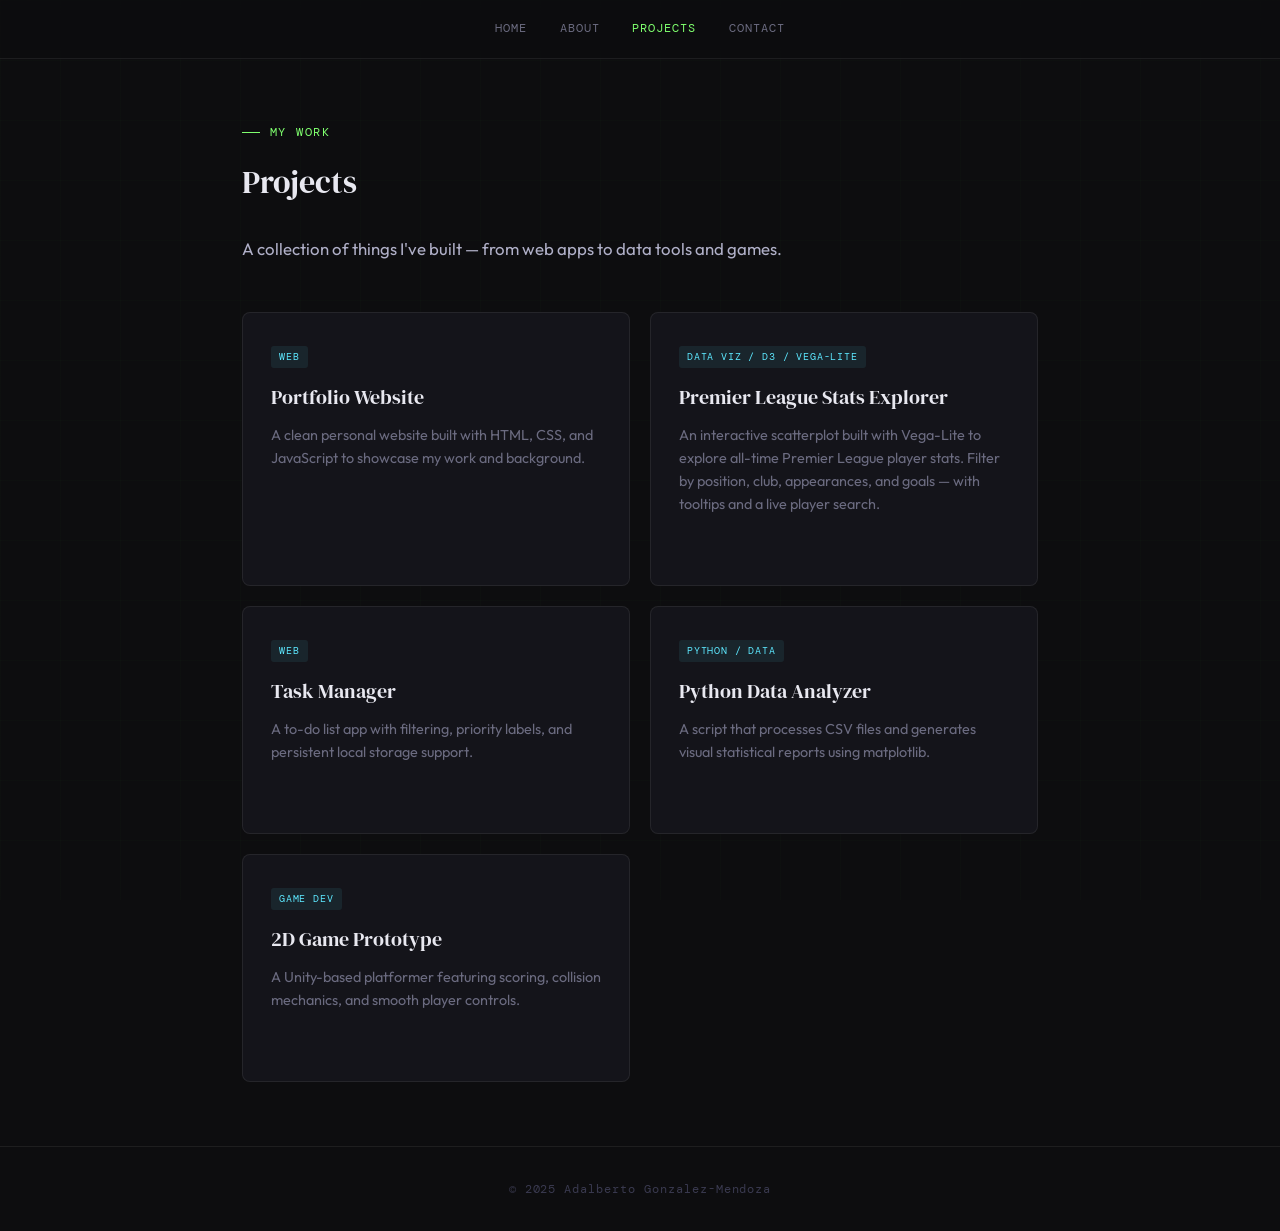
==== projects.html @ 62ff328a "updated personal website" ====
<!DOCTYPE html>
<html lang="en">

<head>
    <meta charset="UTF-8" />
    <meta name="viewport" content="width=device-width, initial-scale=1.0" />
    <title>Projects — Adalberto Gonzalez-Mendoza</title>
    <link rel="stylesheet" href="style.css">
</head>

<body>

    <nav>
        <a href="index.html">Home</a>
        <a href="about.html">About</a>
        <a href="projects.html" class="active">Projects</a>
        <a href="contact.html">Contact</a>
    </nav>

    <div class="container fade-up">
        <div class="section-label">My Work</div>
        <h2>Projects</h2>
        <p style="margin-bottom:3rem;">A collection of things I've built — from web apps to data tools and games.</p>

        <div class="projects">

            <a href="wip.html" class="project-card">
                <div class="project-tag">Web</div>
                <h3>Portfolio Website</h3>
                <p>A clean personal website built with HTML, CSS, and JavaScript to showcase my work and background.</p>
                <span class="card-arrow">View Project →</span>
            </a>

            <a href="wip.html" class="project-card">
                <div class="project-tag">Data Viz / D3 / Vega-Lite</div>
                <h3>Premier League Stats Explorer</h3>
                <p>An interactive scatterplot built with Vega-Lite to explore all-time Premier League player stats.
                    Filter by position, club, appearances, and goals — with tooltips and a live player search.</p>
                <span class="card-arrow">View Project →</span>
            </a>

            <a href="wip.html" class="project-card">
                <div class="project-tag">Web</div>
                <h3>Task Manager</h3>
                <p>A to-do list app with filtering, priority labels, and persistent local storage support.</p>
                <span class="card-arrow">View Project →</span>
            </a>

            <a href="wip.html" class="project-card">
                <div class="project-tag">Python / Data</div>
                <h3>Python Data Analyzer</h3>
                <p>A script that processes CSV files and generates visual statistical reports using matplotlib.</p>
                <span class="card-arrow">View Project →</span>
            </a>

            <a href="wip.html" class="project-card">
                <div class="project-tag">Game Dev</div>
                <h3>2D Game Prototype</h3>
                <p>A Unity-based platformer featuring scoring, collision mechanics, and smooth player controls.</p>
                <span class="card-arrow">View Project →</span>
            </a>

        </div>
    </div>

    <footer>
        <p>© 2025 Adalberto Gonzalez-Mendoza</p>
    </footer>

</body>

</html>
---- style.css ----
@import url('https://fonts.googleapis.com/css2?family=DM+Serif+Display:ital@0;1&family=DM+Mono:wght@300;400;500&family=Outfit:wght@300;400;500;600&display=swap');

:root {
    --bg: #0d0d0f;
    --surface: #14141a;
    --surface2: #1c1c26;
    --border: rgba(255, 255, 255, 0.07);
    --accent: #7fff6e;
    --accent2: #5de8ff;
    --text: #e8e8f0;
    --text-muted: #6b6b80;
    --text-dim: #3a3a50;
    --header-font: 'DM Serif Display', Georgia, serif;
    --body-font: 'Outfit', sans-serif;
    --mono-font: 'DM Mono', monospace;
}

*,
*::before,
*::after {
    box-sizing: border-box;
    margin: 0;
    padding: 0;
}

html {
    scroll-behavior: smooth;
}

body {
    font-family: var(--body-font);
    background: var(--bg);
    color: var(--text);
    line-height: 1.7;
    min-height: 100vh;
    overflow-x: hidden;
}

/* Subtle grid background */
body::before {
    content: '';
    position: fixed;
    inset: 0;
    background-image:
        linear-gradient(rgba(127, 255, 110, 0.015) 1px, transparent 1px),
        linear-gradient(90deg, rgba(127, 255, 110, 0.015) 1px, transparent 1px);
    background-size: 60px 60px;
    pointer-events: none;
    z-index: 0;
}

/* ── NAV ── */
nav {
    position: sticky;
    top: 0;
    z-index: 100;
    display: flex;
    justify-content: center;
    align-items: center;
    gap: 0.25rem;
    padding: 0.75rem 2rem;
    background: rgba(13, 13, 15, 0.85);
    backdrop-filter: blur(16px);
    border-bottom: 1px solid var(--border);
}

nav a {
    font-family: var(--mono-font);
    font-size: 0.78rem;
    font-weight: 400;
    letter-spacing: 0.08em;
    text-transform: uppercase;
    color: var(--text-muted);
    text-decoration: none;
    padding: 0.4rem 0.9rem;
    border-radius: 4px;
    transition: color 0.2s, background 0.2s;
}

nav a:hover {
    color: var(--accent);
    background: rgba(127, 255, 110, 0.06);
}

nav a.active {
    color: var(--accent);
}

/* ── HEADER ── */
header {
    position: relative;
    z-index: 1;
    padding: 5rem 2rem 4rem;
    text-align: center;
    border-bottom: 1px solid var(--border);
}

header::after {
    content: '';
    position: absolute;
    bottom: -1px;
    left: 50%;
    transform: translateX(-50%);
    width: 80px;
    height: 2px;
    background: var(--accent);
}

header h1 {
    font-family: var(--header-font);
    font-size: clamp(2.2rem, 5vw, 3.5rem);
    font-weight: 400;
    letter-spacing: -0.01em;
    color: var(--text);
    margin-bottom: 0.5rem;
}

header p {
    font-family: var(--mono-font);
    font-size: 0.82rem;
    color: var(--text-muted);
    letter-spacing: 0.12em;
    text-transform: uppercase;
}

/* ── CONTAINER ── */
.container {
    position: relative;
    z-index: 1;
    max-width: 860px;
    margin: 0 auto;
    padding: 4rem 2rem;
}

.container h1,
.container h2 {
    font-family: var(--header-font);
    font-weight: 400;
    margin-bottom: 1.5rem;
}

.container h1 {
    font-size: 2.4rem;
}

.container h2 {
    font-size: 2rem;
}

.container p {
    font-size: 1.05rem;
    color: #b0b0c8;
    max-width: 640px;
    line-height: 1.85;
}

/* ── HOME HERO ── */
.hero {
    position: relative;
    z-index: 1;
    max-width: 860px;
    margin: 0 auto;
    padding: 5rem 2rem 4rem;
}

.hero-label {
    font-family: var(--mono-font);
    font-size: 0.75rem;
    letter-spacing: 0.15em;
    text-transform: uppercase;
    color: var(--accent);
    margin-bottom: 1.5rem;
    display: flex;
    align-items: center;
    gap: 0.6rem;
}

.hero-label::before {
    content: '';
    display: inline-block;
    width: 24px;
    height: 1px;
    background: var(--accent);
}

.hero h2 {
    font-family: var(--header-font);
    font-size: clamp(2.5rem, 6vw, 4rem);
    font-weight: 400;
    line-height: 1.15;
    margin-bottom: 1.5rem;
    color: var(--text);
}

.hero h2 em {
    font-style: italic;
    color: var(--accent);
}

.hero p {
    font-size: 1.1rem;
    color: #9090aa;
    max-width: 520px;
    margin-bottom: 2.5rem;
    line-height: 1.8;
}

.hero-ctas {
    display: flex;
    gap: 1rem;
    flex-wrap: wrap;
}

.btn {
    display: inline-flex;
    align-items: center;
    gap: 0.4rem;
    font-family: var(--mono-font);
    font-size: 0.78rem;
    letter-spacing: 0.08em;
    text-transform: uppercase;
    text-decoration: none;
    padding: 0.7rem 1.4rem;
    border-radius: 4px;
    transition: all 0.2s;
    cursor: pointer;
    border: none;
}

.btn-primary {
    background: var(--accent);
    color: #0a0f08;
    font-weight: 600;
}

.btn-primary:hover {
    background: #a3ffaa;
    transform: translateY(-2px);
}

.btn-ghost {
    background: transparent;
    color: var(--text-muted);
    border: 1px solid var(--border);
}

.btn-ghost:hover {
    border-color: var(--text-muted);
    color: var(--text);
}

/* ── STAT ROW ── */
.stats {
    display: flex;
    gap: 2.5rem;
    padding: 2.5rem 0;
    border-top: 1px solid var(--border);
    margin-top: 3rem;
    flex-wrap: wrap;
}

.stat-item {}

.stat-number {
    font-family: var(--header-font);
    font-size: 2rem;
    color: var(--text);
    line-height: 1;
}

.stat-label {
    font-family: var(--mono-font);
    font-size: 0.72rem;
    letter-spacing: 0.1em;
    text-transform: uppercase;
    color: var(--text-muted);
    margin-top: 0.25rem;
}

/* ── ABOUT ── */
.about-grid {
    display: grid;
    grid-template-columns: 1fr 1fr;
    gap: 4rem;
    align-items: start;
}

@media (max-width: 640px) {
    .about-grid {
        grid-template-columns: 1fr;
        gap: 2rem;
    }
}

.about-main p {
    font-size: 1.05rem;
    color: #a0a0bc;
    line-height: 1.9;
    margin-bottom: 1.2rem;
}

.skills-block {
    background: var(--surface);
    border: 1px solid var(--border);
    border-radius: 8px;
    padding: 1.5rem;
}

.skills-block h3 {
    font-family: var(--mono-font);
    font-size: 0.72rem;
    letter-spacing: 0.12em;
    text-transform: uppercase;
    color: var(--accent);
    margin-bottom: 1.2rem;
}

.skill-tag {
    display: inline-block;
    font-family: var(--mono-font);
    font-size: 0.75rem;
    color: var(--text-muted);
    border: 1px solid var(--border);
    border-radius: 3px;
    padding: 0.25rem 0.6rem;
    margin: 0.2rem;
    transition: all 0.2s;
}

.skill-tag:hover {
    border-color: var(--accent);
    color: var(--accent);
}

/* ── PROJECTS ── */
.projects {
    display: grid;
    grid-template-columns: repeat(auto-fill, minmax(280px, 1fr));
    gap: 1.25rem;
}

.project-card {
    display: block;
    background: var(--surface);
    border: 1px solid var(--border);
    border-radius: 8px;
    padding: 1.75rem;
    text-decoration: none;
    color: inherit;
    transition: border-color 0.2s, transform 0.2s, background 0.2s;
    position: relative;
    overflow: hidden;
}

.project-card::before {
    content: '';
    position: absolute;
    top: 0;
    left: 0;
    right: 0;
    height: 2px;
    background: linear-gradient(90deg, var(--accent), var(--accent2));
    opacity: 0;
    transition: opacity 0.2s;
}

.project-card:hover {
    border-color: rgba(127, 255, 110, 0.2);
    transform: translateY(-4px);
    background: var(--surface2);
}

.project-card:hover::before {
    opacity: 1;
}

.project-card h3 {
    font-family: var(--header-font);
    font-size: 1.25rem;
    font-weight: 400;
    color: var(--text);
    margin-bottom: 0.6rem;
}

.project-card p {
    font-size: 0.9rem;
    color: var(--text-muted);
    line-height: 1.6;
}

.project-card .card-arrow {
    display: inline-block;
    margin-top: 1.25rem;
    font-family: var(--mono-font);
    font-size: 0.72rem;
    letter-spacing: 0.1em;
    text-transform: uppercase;
    color: var(--accent);
    opacity: 0;
    transform: translateX(-6px);
    transition: opacity 0.2s, transform 0.2s;
}

.project-card:hover .card-arrow {
    opacity: 1;
    transform: translateX(0);
}

.project-tag {
    display: inline-block;
    font-family: var(--mono-font);
    font-size: 0.65rem;
    letter-spacing: 0.08em;
    text-transform: uppercase;
    color: var(--accent2);
    background: rgba(93, 232, 255, 0.08);
    border-radius: 3px;
    padding: 0.15rem 0.5rem;
    margin-bottom: 0.75rem;
}

/* ── CONTACT ── */
.contact-grid {
    display: grid;
    grid-template-columns: 1fr 1fr;
    gap: 4rem;
    align-items: start;
}

@media (max-width: 640px) {
    .contact-grid {
        grid-template-columns: 1fr;
        gap: 2rem;
    }
}

.contact-item {
    display: flex;
    align-items: center;
    gap: 1rem;
    padding: 1.25rem;
    background: var(--surface);
    border: 1px solid var(--border);
    border-radius: 8px;
    text-decoration: none;
    color: inherit;
    transition: border-color 0.2s;
    margin-bottom: 0.75rem;
}

.contact-item:hover {
    border-color: rgba(127, 255, 110, 0.25);
}

.contact-icon {
    font-size: 1.2rem;
    width: 36px;
    text-align: center;
    flex-shrink: 0;
}

.contact-info .label {
    font-family: var(--mono-font);
    font-size: 0.68rem;
    letter-spacing: 0.1em;
    text-transform: uppercase;
    color: var(--text-muted);
    margin-bottom: 0.15rem;
}

.contact-info .value {
    font-size: 0.95rem;
    color: var(--text);
}

/* ── WIP ── */
.wip-box {
    text-align: center;
    padding: 4rem 2rem;
}

.wip-box .wip-icon {
    font-size: 3rem;
    margin-bottom: 1.5rem;
}

.wip-box h2 {
    font-family: var(--header-font);
    font-size: 2rem;
    font-weight: 400;
    margin-bottom: 1rem;
}

.wip-box p {
    color: var(--text-muted);
}

/* ── FOOTER ── */
footer {
    position: relative;
    z-index: 1;
    border-top: 1px solid var(--border);
    padding: 2rem;
    text-align: center;
}

footer p {
    font-family: var(--mono-font);
    font-size: 0.75rem;
    letter-spacing: 0.08em;
    color: var(--text-dim);
}

/* ── SECTION LABEL ── */
.section-label {
    font-family: var(--mono-font);
    font-size: 0.72rem;
    letter-spacing: 0.15em;
    text-transform: uppercase;
    color: var(--accent);
    margin-bottom: 0.75rem;
    display: flex;
    align-items: center;
    gap: 0.6rem;
}

.section-label::before {
    content: '';
    display: inline-block;
    width: 18px;
    height: 1px;
    background: var(--accent);
}

/* ── DIVIDER ── */
.divider {
    border: none;
    border-top: 1px solid var(--border);
    margin: 3rem 0;
}

/* ── FADE-IN ANIMATION ── */
@keyframes fadeUp {
    from {
        opacity: 0;
        transform: translateY(18px);
    }

    to {
        opacity: 1;
        transform: translateY(0);
    }
}

.fade-up {
    animation: fadeUp 0.6s ease both;
}

.delay-1 {
    animation-delay: 0.1s;
}

.delay-2 {
    animation-delay: 0.2s;
}

.delay-3 {
    animation-delay: 0.3s;
}

.delay-4 {
    animation-delay: 0.4s;
}
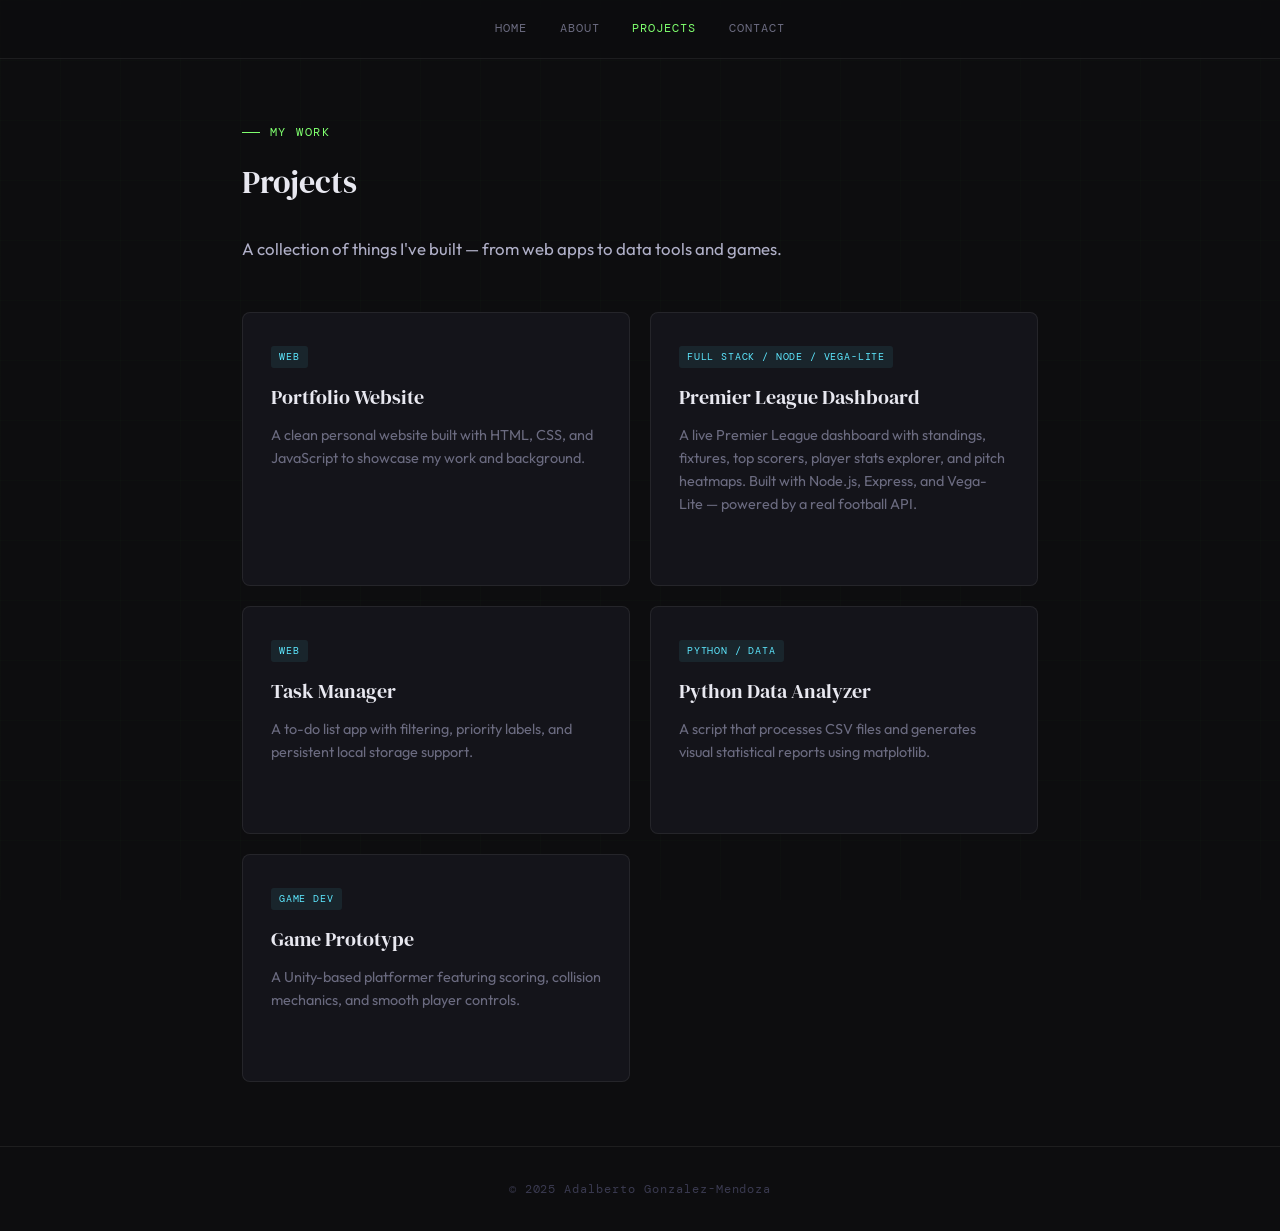
==== commit 130bbf0f: "pl website" ====
--- a/projects.html
+++ b/projects.html
@@ -31,12 +31,12 @@
                 <span class="card-arrow">View Project →</span>
             </a>
 
-            <a href="wip.html" class="project-card">
-                <div class="project-tag">Data Viz / D3 / Vega-Lite</div>
-                <h3>Premier League Stats Explorer</h3>
-                <p>An interactive scatterplot built with Vega-Lite to explore all-time Premier League player stats.
-                    Filter by position, club, appearances, and goals — with tooltips and a live player search.</p>
-                <span class="card-arrow">View Project →</span>
+            <a href="pl.html" class="project-card">
+                <div class="project-tag">Full Stack / Node / Vega-Lite</div>
+                <h3>Premier League Dashboard</h3>
+                <p>A live Premier League dashboard with standings, fixtures, top scorers, player stats explorer, and
+                    pitch heatmaps. Built with Node.js, Express, and Vega-Lite — powered by a real football API.</p>
+                <span class="card-arrow">View Live Project →</span>
             </a>
 
             <a href="wip.html" class="project-card">
@@ -55,7 +55,7 @@
 
             <a href="wip.html" class="project-card">
                 <div class="project-tag">Game Dev</div>
-                <h3>2D Game Prototype</h3>
+                <h3>Game Prototype</h3>
                 <p>A Unity-based platformer featuring scoring, collision mechanics, and smooth player controls.</p>
                 <span class="card-arrow">View Project →</span>
             </a>
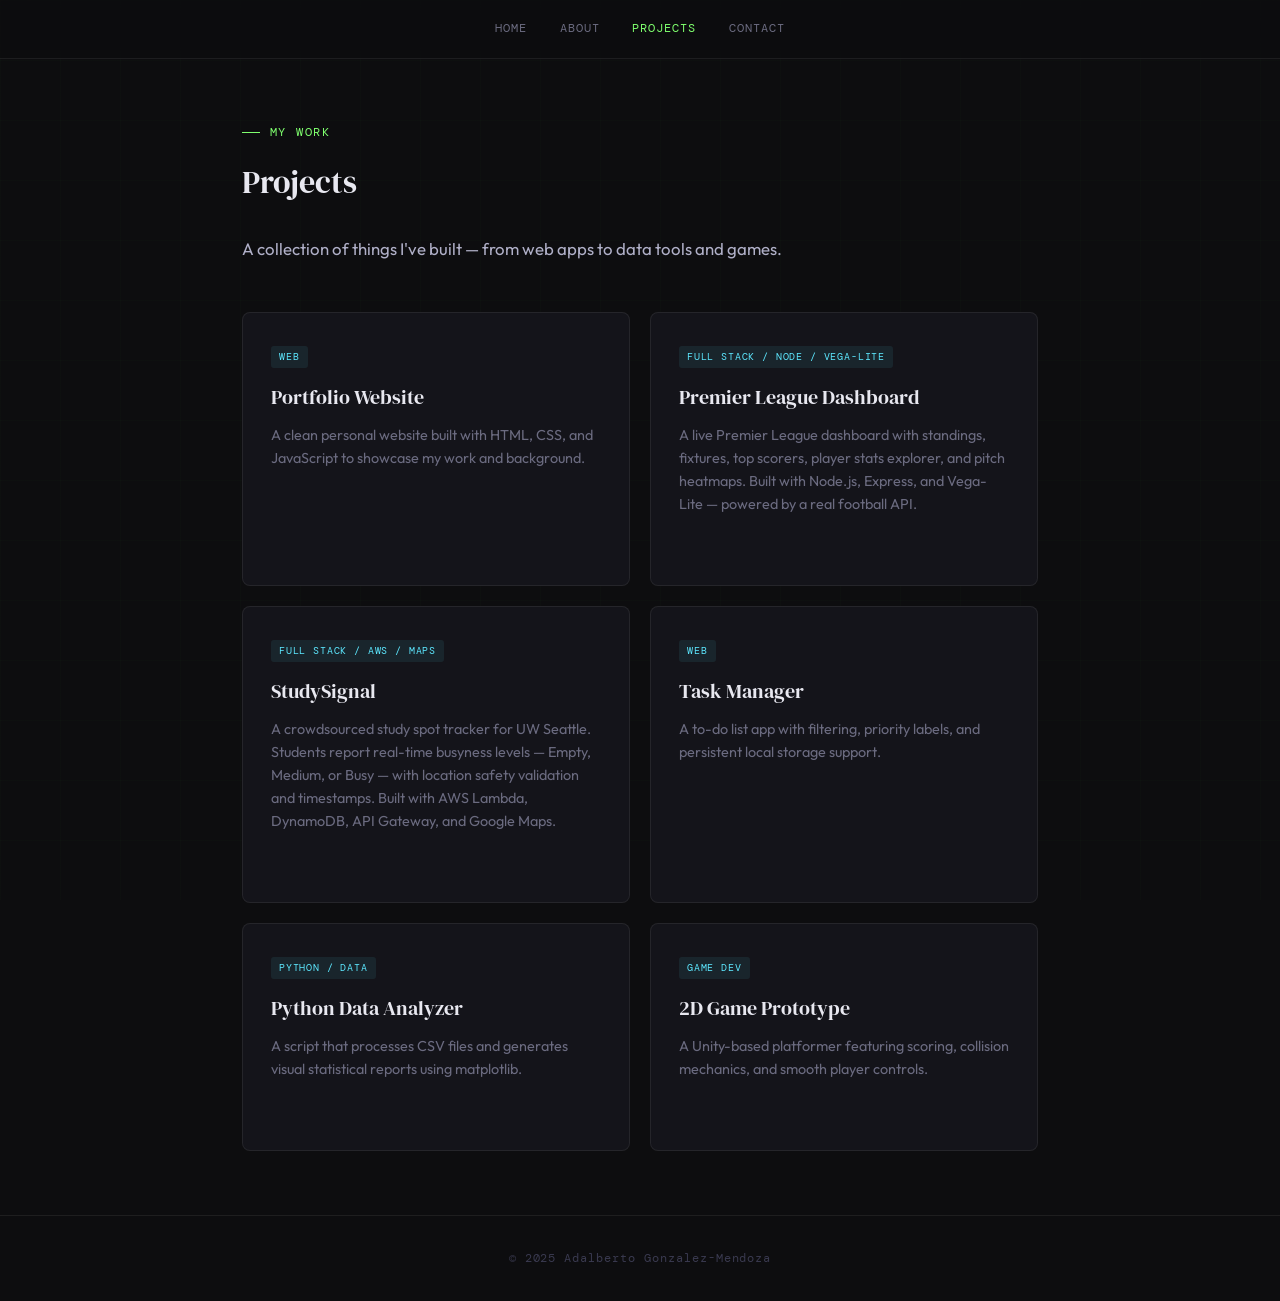
==== commit 4b2d6e8a: "studysignal updated" ====
--- a/projects.html
+++ b/projects.html
@@ -39,6 +39,15 @@
                 <span class="card-arrow">View Live Project →</span>
             </a>
 
+            <a href="studysignal.html" class="project-card">
+                <div class="project-tag">Full Stack / AWS / Maps</div>
+                <h3>StudySignal</h3>
+                <p>A crowdsourced study spot tracker for UW Seattle. Students report real-time busyness levels — Empty,
+                    Medium, or Busy — with location safety validation and timestamps. Built with AWS Lambda, DynamoDB,
+                    API Gateway, and Google Maps.</p>
+                <span class="card-arrow">View Project →</span>
+            </a>
+
             <a href="wip.html" class="project-card">
                 <div class="project-tag">Web</div>
                 <h3>Task Manager</h3>
@@ -55,7 +64,7 @@
 
             <a href="wip.html" class="project-card">
                 <div class="project-tag">Game Dev</div>
-                <h3>Game Prototype</h3>
+                <h3>2D Game Prototype</h3>
                 <p>A Unity-based platformer featuring scoring, collision mechanics, and smooth player controls.</p>
                 <span class="card-arrow">View Project →</span>
             </a>
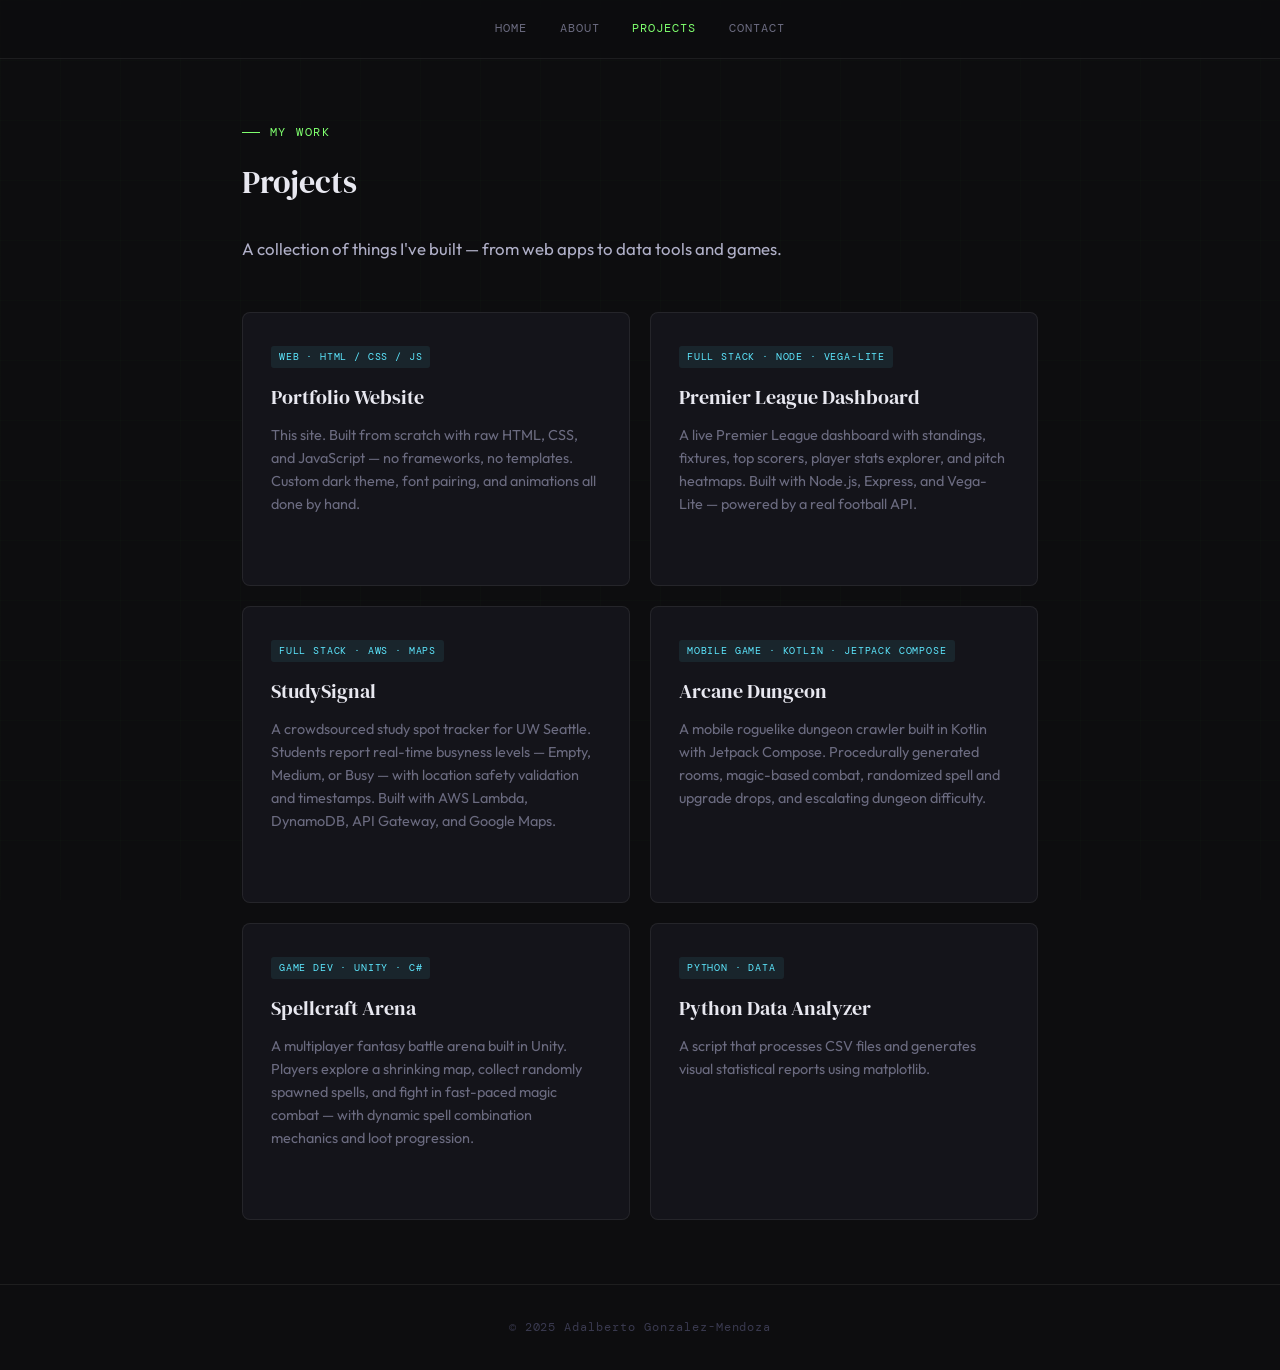
==== commit 020173be: "game projects" ====
--- a/projects.html
+++ b/projects.html
@@ -24,48 +24,45 @@
 
         <div class="projects">
 
-            <a href="wip.html" class="project-card">
-                <div class="project-tag">Web</div>
+            <a href="portfolio.html" class="project-card">
+                <div class="project-tag">Web · HTML / CSS / JS</div>
                 <h3>Portfolio Website</h3>
-                <p>A clean personal website built with HTML, CSS, and JavaScript to showcase my work and background.</p>
+                <p>This site. Built from scratch with raw HTML, CSS, and JavaScript — no frameworks, no templates. Custom dark theme, font pairing, and animations all done by hand.</p>
                 <span class="card-arrow">View Project →</span>
             </a>
 
             <a href="pl.html" class="project-card">
-                <div class="project-tag">Full Stack / Node / Vega-Lite</div>
+                <div class="project-tag">Full Stack · Node · Vega-Lite</div>
                 <h3>Premier League Dashboard</h3>
-                <p>A live Premier League dashboard with standings, fixtures, top scorers, player stats explorer, and
-                    pitch heatmaps. Built with Node.js, Express, and Vega-Lite — powered by a real football API.</p>
-                <span class="card-arrow">View Live Project →</span>
+                <p>A live Premier League dashboard with standings, fixtures, top scorers, player stats explorer, and pitch heatmaps. Built with Node.js, Express, and Vega-Lite — powered by a real football API.</p>
+                <span class="card-arrow">View Project →</span>
             </a>
 
-            <a href="studysignal.html" class="project-card">
-                <div class="project-tag">Full Stack / AWS / Maps</div>
+            <a href="study_signal.html" class="project-card">
+                <div class="project-tag">Full Stack · AWS · Maps</div>
                 <h3>StudySignal</h3>
-                <p>A crowdsourced study spot tracker for UW Seattle. Students report real-time busyness levels — Empty,
-                    Medium, or Busy — with location safety validation and timestamps. Built with AWS Lambda, DynamoDB,
-                    API Gateway, and Google Maps.</p>
+                <p>A crowdsourced study spot tracker for UW Seattle. Students report real-time busyness levels — Empty, Medium, or Busy — with location safety validation and timestamps. Built with AWS Lambda, DynamoDB, API Gateway, and Google Maps.</p>
+                <span class="card-arrow">View Project →</span>
+            </a>
+
+            <a href="arcane.html" class="project-card">
+                <div class="project-tag">Mobile Game · Kotlin · Jetpack Compose</div>
+                <h3>Arcane Dungeon</h3>
+                <p>A mobile roguelike dungeon crawler built in Kotlin with Jetpack Compose. Procedurally generated rooms, magic-based combat, randomized spell and upgrade drops, and escalating dungeon difficulty.</p>
+                <span class="card-arrow">View Project →</span>
+            </a>
+
+            <a href="spellcraft.html" class="project-card">
+                <div class="project-tag">Game Dev · Unity · C#</div>
+                <h3>Spellcraft Arena</h3>
+                <p>A multiplayer fantasy battle arena built in Unity. Players explore a shrinking map, collect randomly spawned spells, and fight in fast-paced magic combat — with dynamic spell combination mechanics and loot progression.</p>
                 <span class="card-arrow">View Project →</span>
             </a>
 
             <a href="wip.html" class="project-card">
-                <div class="project-tag">Web</div>
-                <h3>Task Manager</h3>
-                <p>A to-do list app with filtering, priority labels, and persistent local storage support.</p>
-                <span class="card-arrow">View Project →</span>
-            </a>
-
-            <a href="wip.html" class="project-card">
-                <div class="project-tag">Python / Data</div>
+                <div class="project-tag">Python · Data</div>
                 <h3>Python Data Analyzer</h3>
                 <p>A script that processes CSV files and generates visual statistical reports using matplotlib.</p>
-                <span class="card-arrow">View Project →</span>
-            </a>
-
-            <a href="wip.html" class="project-card">
-                <div class="project-tag">Game Dev</div>
-                <h3>2D Game Prototype</h3>
-                <p>A Unity-based platformer featuring scoring, collision mechanics, and smooth player controls.</p>
                 <span class="card-arrow">View Project →</span>
             </a>
 
